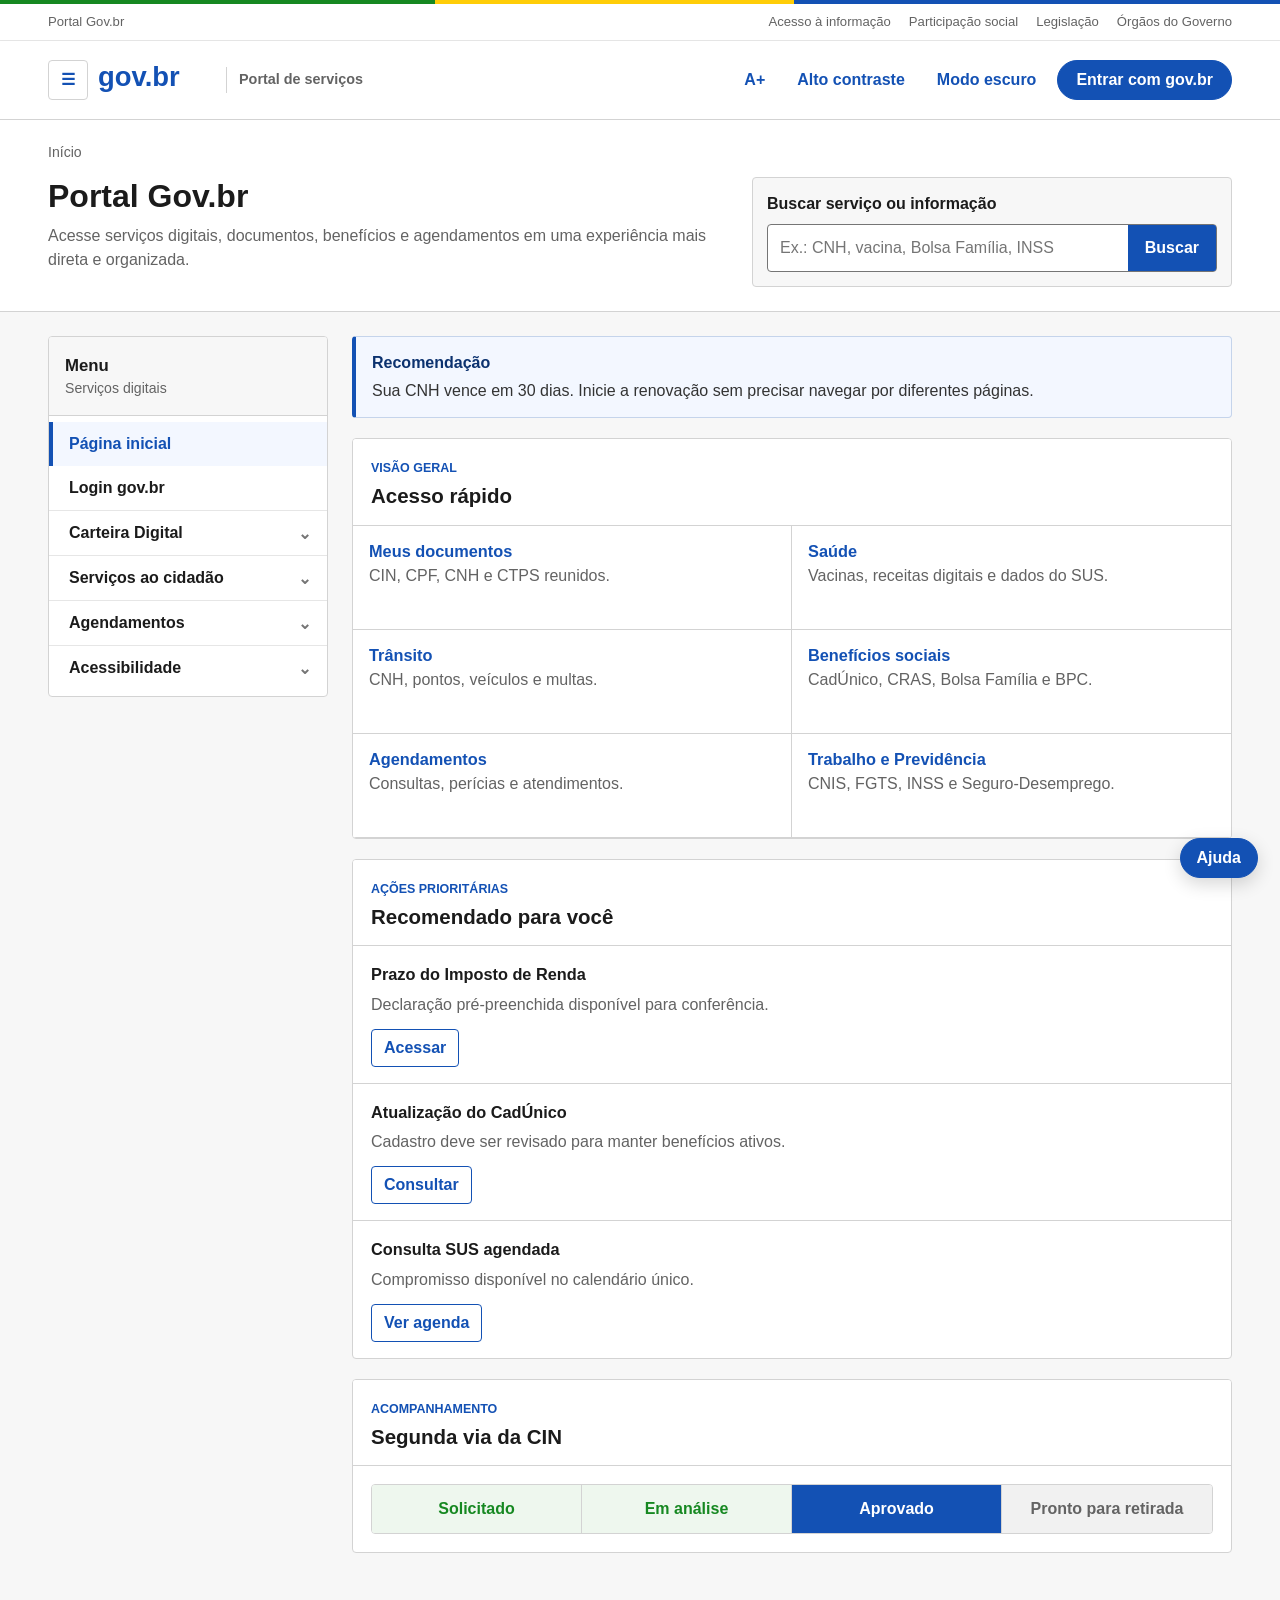
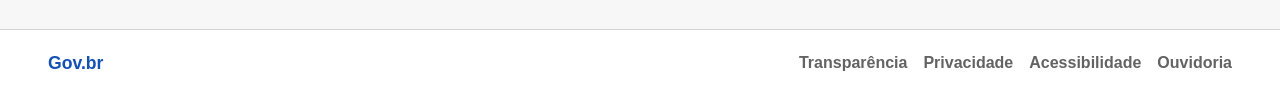
==== index.html @ a5174ef3 "primeira versao do prototipo govbr" ====
<!DOCTYPE html>
<html lang="pt-BR">
<head>
  <meta charset="UTF-8">
  <meta name="viewport" content="width=device-width, initial-scale=1.0">
  <meta name="description" content="Protótipo acadêmico de alta fidelidade para uma reformulação do Portal Gov.br.">
  <title>Gov.br Reformulado - Protótipo</title>
  <link rel="preconnect" href="https://fonts.cdnfonts.com">
  <link href="https://fonts.cdnfonts.com/css/rawline" rel="stylesheet">
  <link rel="stylesheet" href="css/style.css">
  <link rel="stylesheet" href="css/responsive.css">
</head>
<body>
  <div id="app-shell" data-page="inicio"></div>
  <script src="js/data.js"></script>
  <script src="js/accessibility.js"></script>
  <script src="js/app.js"></script>
</body>
</html>
---- css/style.css ----
:root {
  --blue-warm-vivid-70: #1351b4;
  --blue-warm-vivid-80: #0c326f;
  --blue-warm-vivid-10: #e7f0ff;
  --blue-warm-vivid-5: #f3f7ff;
  --green-cool-vivid-50: #168821;
  --gold-vivid-20: #ffcd07;
  --red-vivid-50: #d83933;
  --pure-0: #ffffff;
  --gray-2: #f7f7f7;
  --gray-5: #f1f1f1;
  --gray-10: #e6e6e6;
  --gray-20: #d3d3d3;
  --gray-30: #adadad;
  --gray-50: #757575;
  --gray-60: #636363;
  --gray-80: #333333;
  --gray-90: #1b1b1b;
  --warning: #a26700;
  --success: #168821;
  --radius: 4px;
  --container: 1184px;
  --focus: #ffcd07;
  --shadow-sm: 0 1px 2px rgba(0, 0, 0, .06);
}

* { box-sizing: border-box; margin: 0; padding: 0; }
html { font-size: 16px; scroll-behavior: smooth; }
body {
  min-height: 100vh;
  font-family: Rawline, Arial, Helvetica, sans-serif;
  background: var(--gray-2);
  color: var(--gray-90);
  line-height: 1.5;
}
body::before {
  content: "";
  display: block;
  height: 4px;
  background: linear-gradient(90deg, var(--green-cool-vivid-50) 0 34%, var(--gold-vivid-20) 34% 62%, var(--blue-warm-vivid-70) 62% 100%);
}
button, input { font-family: inherit; font-size: 1rem; }
button { cursor: pointer; }
a { color: var(--blue-warm-vivid-70); text-decoration: none; }
a:hover { text-decoration: underline; }
button:focus-visible, a:focus-visible, input:focus-visible, summary:focus-visible {
  outline: 3px solid var(--focus);
  outline-offset: 2px;
}
.container { width: min(var(--container), calc(100% - 32px)); margin: 0 auto; }
.skip-link a {
  position: absolute;
  left: -999px;
  top: 8px;
  z-index: 100;
  background: var(--blue-warm-vivid-80);
  color: #fff;
  padding: 8px 12px;
  border-radius: var(--radius);
}
.skip-link a:focus { left: 8px; }

.topbar {
  background: var(--pure-0);
  border-bottom: 1px solid var(--gray-10);
  font-size: .82rem;
}
.topbar-inner {
  min-height: 36px;
  display: flex;
  justify-content: space-between;
  align-items: center;
  gap: 16px;
}
.topbar nav { display: flex; gap: 18px; flex-wrap: wrap; }
.topbar a, .topbar span { color: var(--gray-60); }

.brand-header {
  background: var(--pure-0);
  border-bottom: 1px solid var(--gray-20);
  box-shadow: var(--shadow-sm);
}
.brand-inner {
  min-height: 78px;
  display: flex;
  align-items: center;
  justify-content: space-between;
  gap: 24px;
}
.brand-left, .brand-actions { display: flex; align-items: center; gap: 10px; flex-wrap: wrap; }
.menu-mobile {
  width: 40px;
  height: 40px;
  border: 1px solid var(--gray-20);
  background: var(--pure-0);
  color: var(--blue-warm-vivid-70);
  border-radius: var(--radius);
  font-weight: 800;
  line-height: 1;
}
.menu-mobile:hover { background: var(--blue-warm-vivid-5); }
.brand {
  display: inline-flex;
  align-items: center;
  gap: 12px;
  color: var(--blue-warm-vivid-70);
  min-height: 44px;
}
.brand:hover { text-decoration: none; }
.brand img { width: 116px; height: auto; display: block; }
.brand-text { display: none; font-size: 1.8rem; color: var(--blue-warm-vivid-70); }
.brand span {
  display: inline-flex;
  align-items: center;
  min-height: 26px;
  border-left: 1px solid var(--gray-20);
  padding-left: 12px;
  color: var(--gray-60);
  font-size: .9rem;
  font-weight: 600;
}
.link-button {
  min-height: 40px;
  border: 1px solid transparent;
  background: transparent;
  color: var(--blue-warm-vivid-70);
  border-radius: var(--radius);
  font-weight: 700;
  padding: 8px 10px;
}
.link-button:hover, .link-button[aria-pressed="true"] {
  border-color: var(--gray-20);
  background: var(--blue-warm-vivid-5);
}
.primary-pill {
  min-height: 40px;
  border: 1px solid var(--blue-warm-vivid-70);
  background: var(--blue-warm-vivid-70);
  color: #fff;
  border-radius: 20px;
  padding: 9px 18px;
  font-weight: 800;
}
.primary-pill:hover, .primary-button:hover { background: var(--blue-warm-vivid-80); border-color: var(--blue-warm-vivid-80); }

.hero-search {
  background: var(--pure-0);
  border-bottom: 1px solid var(--gray-20);
  padding: 22px 0 24px;
}
.breadcrumb {
  color: var(--gray-60);
  font-size: .88rem;
  margin-bottom: 14px;
}
.hero-grid {
  display: grid;
  grid-template-columns: minmax(0, 1fr) minmax(360px, 480px);
  gap: 32px;
  align-items: start;
}
.hero-copy h1 {
  font-size: 2rem;
  line-height: 1.2;
  margin-bottom: 8px;
  font-weight: 800;
}
.hero-copy p { color: var(--gray-60); max-width: 760px; }
.search-card {
  position: relative;
  background: var(--gray-2);
  border: 1px solid var(--gray-20);
  border-radius: var(--radius);
  padding: 14px;
}
.search-card label { display: block; font-weight: 800; margin-bottom: 8px; }
.search-row {
  display: flex;
  border: 1px solid var(--gray-50);
  border-radius: var(--radius);
  background: var(--pure-0);
  overflow: hidden;
}
.search-row input {
  flex: 1;
  min-width: 0;
  height: 46px;
  border: 0;
  padding: 0 12px;
  outline: 0;
  background: transparent;
}
.search-row input:focus { box-shadow: inset 0 0 0 2px var(--blue-warm-vivid-70); }
.primary-button {
  border: 1px solid var(--blue-warm-vivid-70);
  background: var(--blue-warm-vivid-70);
  color: #fff;
  padding: 8px 16px;
  font-weight: 800;
}
.suggestions {
  display: none;
  position: absolute;
  right: 14px;
  left: 14px;
  top: calc(100% - 14px);
  z-index: 30;
  background: var(--pure-0);
  border: 1px solid var(--gray-20);
  border-radius: var(--radius);
  box-shadow: 0 8px 24px rgba(0, 0, 0, .12);
  overflow: hidden;
}
.suggestions.active { display: block; }
.suggestions button {
  display: block;
  width: 100%;
  border: 0;
  border-bottom: 1px solid var(--gray-10);
  background: var(--pure-0);
  text-align: left;
  padding: 12px;
  color: var(--gray-90);
}
.suggestions button:last-child { border-bottom: 0; }
.suggestions button:hover { background: var(--blue-warm-vivid-5); color: var(--blue-warm-vivid-70); }

.page-layout {
  display: grid;
  grid-template-columns: 280px minmax(0, 1fr);
  gap: 24px;
  padding: 24px 0 48px;
}
.sidebar {
  background: var(--pure-0);
  border: 1px solid var(--gray-20);
  border-radius: var(--radius);
  align-self: start;
  position: sticky;
  top: 16px;
  overflow: hidden;
}
.sidebar-title { padding: 16px; border-bottom: 1px solid var(--gray-20); background: var(--gray-2); }
.sidebar-title strong { display: block; font-size: 1.05rem; }
.sidebar-title span { display: block; color: var(--gray-60); font-size: .88rem; }
.sidebar nav { padding: 6px 0; }
.nav-link, .nav-toggle, .nav-sublink {
  width: 100%;
  min-height: 44px;
  border: 0;
  border-left: 4px solid transparent;
  background: var(--pure-0);
  color: var(--gray-90);
  text-align: left;
  padding: 10px 16px;
  font-weight: 700;
}
.nav-toggle { display: flex; justify-content: space-between; align-items: center; gap: 12px; }
.nav-toggle span { color: var(--gray-50); font-size: 1rem; }
.nav-link:hover, .nav-toggle:hover, .nav-sublink:hover, .nav-link.active, .nav-sublink.active {
  background: var(--blue-warm-vivid-5);
  color: var(--blue-warm-vivid-70);
  border-left-color: var(--blue-warm-vivid-70);
}
.nav-group { border-top: 1px solid var(--gray-10); }
.nav-group:first-child { border-top: 0; }
.nav-submenu { display: none; background: #fbfbfb; border-top: 1px solid var(--gray-10); padding: 4px 0; }
.nav-group.open .nav-submenu { display: block; }
.nav-sublink { padding-left: 32px; color: var(--gray-60); font-size: .94rem; font-weight: 600; }

.main { min-width: 0; }
.message {
  display: grid;
  gap: 4px;
  border: 1px solid #c5d4eb;
  border-left: 4px solid var(--blue-warm-vivid-70);
  background: var(--blue-warm-vivid-5);
  border-radius: var(--radius);
  padding: 14px 16px;
  margin-bottom: 20px;
}
.message strong { color: var(--blue-warm-vivid-80); }
.message p { color: var(--gray-80); }
.panel {
  background: var(--pure-0);
  border: 1px solid var(--gray-20);
  border-radius: var(--radius);
  margin-bottom: 20px;
  overflow: hidden;
}
.panel.narrow { max-width: 640px; }
.section-header {
  padding: 16px 18px;
  border-bottom: 1px solid var(--gray-20);
  background: var(--pure-0);
}
.section-header span {
  color: var(--blue-warm-vivid-70);
  font-size: .78rem;
  text-transform: uppercase;
  font-weight: 800;
  letter-spacing: 0;
}
.section-header h2 { font-size: 1.28rem; line-height: 1.25; margin-top: 4px; }
.quick-list { display: grid; grid-template-columns: repeat(2, minmax(0, 1fr)); }
.quick-item {
  display: grid;
  align-content: start;
  gap: 6px;
  min-height: 104px;
  border: 0;
  border-right: 1px solid var(--gray-20);
  border-bottom: 1px solid var(--gray-20);
  background: var(--pure-0);
  padding: 16px;
  text-align: left;
}
.quick-item:nth-child(2n) { border-right: 0; }
.quick-item:hover { background: var(--blue-warm-vivid-5); }
.quick-item strong { display: block; color: var(--blue-warm-vivid-70); font-size: 1.02rem; }
.quick-item span { color: var(--gray-60); }
.list { display: grid; grid-template-columns: 1fr; }
.list.three { grid-template-columns: repeat(3, minmax(0, 1fr)); }
.list article {
  padding: 16px 18px;
  border-bottom: 1px solid var(--gray-20);
}
.list article:last-child { border-bottom: 0; }
.list.three article { border-bottom: 0; border-right: 1px solid var(--gray-20); }
.list.three article:last-child { border-right: 0; }
.list strong { display: block; font-size: 1.02rem; margin-bottom: 6px; }
.list p { color: var(--gray-60); margin-bottom: 12px; }
.list button, .table button, .timeline button, .service-tree button, .form-demo button, .simple-actions button {
  min-height: 38px;
  border: 1px solid var(--blue-warm-vivid-70);
  background: var(--pure-0);
  color: var(--blue-warm-vivid-70);
  padding: 8px 12px;
  border-radius: var(--radius);
  font-weight: 800;
}
.list button:hover, .table button:hover, .timeline button:hover, .service-tree button:hover, .form-demo button:hover, .simple-actions button:hover {
  background: var(--blue-warm-vivid-5);
}
.table { width: 100%; }
.table-row {
  display: grid;
  grid-template-columns: minmax(180px, 1.4fr) minmax(120px, .8fr) minmax(130px, .9fr) auto;
  gap: 12px;
  padding: 14px 18px;
  border-bottom: 1px solid var(--gray-20);
  align-items: center;
}
.table-row:last-child { border-bottom: 0; }
.table-head { background: var(--gray-5); color: var(--gray-60); font-weight: 800; font-size: .9rem; }
.timeline article {
  display: grid;
  grid-template-columns: 120px minmax(0, 1fr) auto;
  gap: 16px;
  padding: 16px 18px;
  border-bottom: 1px solid var(--gray-20);
  align-items: center;
}
.timeline article:last-child { border-bottom: 0; }
time { color: var(--blue-warm-vivid-70); font-weight: 800; }
.timeline p { color: var(--gray-60); }
.progress {
  display: grid;
  grid-template-columns: repeat(4, 1fr);
  margin: 18px;
  border: 1px solid var(--gray-20);
  border-radius: var(--radius);
  overflow: hidden;
}
.progress span {
  padding: 12px;
  text-align: center;
  border-right: 1px solid var(--gray-20);
  background: var(--gray-5);
  font-weight: 800;
  color: var(--gray-60);
}
.progress span:last-child { border-right: 0; }
.progress .done { background: #eef7ee; color: var(--success); }
.progress .active { background: var(--blue-warm-vivid-70); color: #fff; }
.service-tree { padding: 8px 18px 18px; }
.service-tree details { border-bottom: 1px solid var(--gray-20); padding: 12px 0; }
.service-tree details:last-child { border-bottom: 0; }
.service-tree summary { font-weight: 800; margin-bottom: 10px; cursor: pointer; color: var(--gray-90); }
.service-tree button { margin: 0 8px 8px 0; }
.form-demo { padding: 18px; display: grid; gap: 12px; }
.form-demo label { display: grid; gap: 6px; font-weight: 800; }
.form-demo input { height: 44px; border: 1px solid var(--gray-30); border-radius: var(--radius); padding: 0 10px; }
.form-help { color: var(--gray-60); font-size: .9rem; }
.simple-actions { display: grid; grid-template-columns: repeat(2, minmax(0, 1fr)); gap: 12px; padding: 18px; }
.simple-actions button { min-height: 64px; text-align: left; font-size: 1.06rem; }
.help-button {
  position: fixed;
  right: 22px;
  bottom: 22px;
  z-index: 50;
  border: 1px solid var(--blue-warm-vivid-70);
  background: var(--blue-warm-vivid-70);
  color: #fff;
  border-radius: 20px;
  padding: 10px 16px;
  font-weight: 800;
  box-shadow: 0 6px 18px rgba(0, 0, 0, .16);
}
.help-button:hover { background: var(--blue-warm-vivid-80); }

.site-footer {
  background: var(--pure-0);
  border-top: 1px solid var(--gray-20);
  padding: 20px 0;
  margin-top: 8px;
}
.footer-inner {
  display: flex;
  justify-content: space-between;
  align-items: center;
  gap: 16px;
  flex-wrap: wrap;
}
.footer-inner strong { color: var(--blue-warm-vivid-70); font-size: 1.1rem; }
.footer-inner nav { display: flex; gap: 16px; flex-wrap: wrap; }
.footer-inner a { color: var(--gray-60); font-weight: 700; }

body.large-font { font-size: 18px; }
body.dark {
  --pure-0: #1b1b1b;
  --gray-2: #111111;
  --gray-5: #242424;
  --gray-10: #333333;
  --gray-20: #444444;
  --gray-30: #676767;
  --gray-50: #c2c2c2;
  --gray-60: #cfcfcf;
  --gray-80: #eeeeee;
  --gray-90: #ffffff;
  --blue-warm-vivid-5: #10213d;
  --blue-warm-vivid-10: #10294f;
  --shadow-sm: none;
}
body.dark .nav-submenu { background: #222222; }
body.dark .message { background: #10213d; border-color: #315b97; }
body.contrast {
  --pure-0: #000000;
  --gray-2: #000000;
  --gray-5: #000000;
  --gray-10: #ffffff;
  --gray-20: #ffffff;
  --gray-30: #ffffff;
  --gray-50: #ffffff;
  --gray-60: #ffffff;
  --gray-80: #ffffff;
  --gray-90: #ffffff;
  --blue-warm-vivid-70: #ffff00;
  --blue-warm-vivid-80: #ffff00;
  --blue-warm-vivid-5: #222200;
  --blue-warm-vivid-10: #222200;
  --focus: #00ffff;
}
body.contrast * { box-shadow: none !important; }
---- css/responsive.css ----
@media (max-width: 1050px) {
  .hero-grid, .page-layout { grid-template-columns: 1fr; }
  .sidebar {
    position: fixed;
    left: 0;
    top: 0;
    z-index: 80;
    width: 320px;
    max-width: 88vw;
    height: 100vh;
    border-radius: 0;
    transform: translateX(-104%);
    transition: transform .2s ease;
    overflow-y: auto;
  }
  .sidebar.active { transform: translateX(0); }
  .list.three { grid-template-columns: 1fr; }
  .list.three article { border-right: 0; border-bottom: 1px solid var(--gray-20); }
  .list.three article:last-child { border-bottom: 0; }
}

@media (max-width: 720px) {
  .container { width: min(100% - 24px, var(--container)); }
  .topbar nav { display: none; }
  .brand-inner { align-items: flex-start; flex-direction: column; padding: 14px 0; }
  .brand-left { width: 100%; }
  .brand span { display: none; }
  .brand-actions { width: 100%; display: grid; grid-template-columns: repeat(3, minmax(0, 1fr)); }
  .brand-actions .link-button { padding: 8px 6px; font-size: .9rem; }
  .primary-pill { grid-column: 1 / -1; }
  .hero-search { padding: 18px 0 20px; }
  .hero-copy h1 { font-size: 1.55rem; }
  .hero-grid { gap: 18px; }
  .search-row { flex-direction: column; }
  .search-row button { min-height: 42px; }
  .quick-list, .simple-actions { grid-template-columns: 1fr; }
  .quick-item, .quick-item:nth-child(2n) { border-right: 0; }
  .table-row { grid-template-columns: 1fr; gap: 6px; }
  .table-head { display: none; }
  .timeline article { grid-template-columns: 1fr; gap: 8px; }
  .progress { grid-template-columns: 1fr; }
  .progress span { border-right: 0; border-bottom: 1px solid var(--gray-20); }
  .progress span:last-child { border-bottom: 0; }
  .footer-inner { align-items: flex-start; flex-direction: column; }
  .footer-inner nav { gap: 10px 14px; }
  .help-button { right: 14px; bottom: 14px; }
}
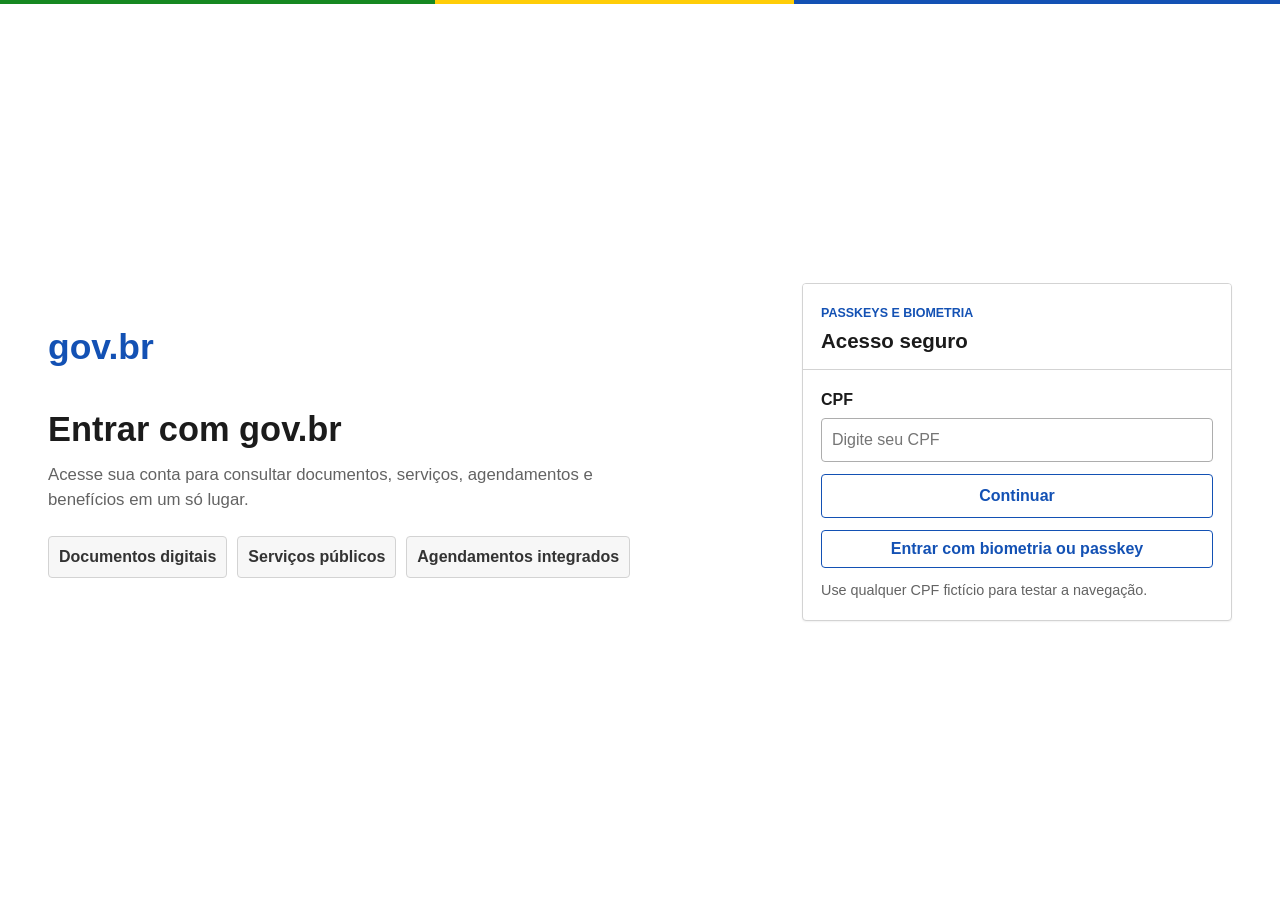
==== commit 1a1ee694: "2.0" ====
--- a/index.html
+++ b/index.html
@@ -7,13 +7,13 @@
   <title>Gov.br Reformulado - Protótipo</title>
   <link rel="preconnect" href="https://fonts.cdnfonts.com">
   <link href="https://fonts.cdnfonts.com/css/rawline" rel="stylesheet">
-  <link rel="stylesheet" href="css/style.css">
-  <link rel="stylesheet" href="css/responsive.css">
+  <link rel="stylesheet" href="css/style.css?v=4">
+  <link rel="stylesheet" href="css/responsive.css?v=4">
 </head>
 <body>
   <div id="app-shell" data-page="inicio"></div>
-  <script src="js/data.js"></script>
-  <script src="js/accessibility.js"></script>
-  <script src="js/app.js"></script>
+  <script src="js/data.js?v=4"></script>
+  <script src="js/accessibility.js?v=4"></script>
+  <script src="js/app.js?v=4"></script>
 </body>
 </html>
--- a/css/style.css
+++ b/css/style.css
@@ -426,6 +426,146 @@
 .footer-inner nav { display: flex; gap: 16px; flex-wrap: wrap; }
 .footer-inner a { color: var(--gray-60); font-weight: 700; }
 
+.login-page {
+  background: var(--pure-0);
+}
+.login-page::before {
+  height: 4px;
+}
+.login-screen {
+  min-height: calc(100vh - 4px);
+  display: grid;
+  grid-template-columns: minmax(0, 1fr) 430px;
+  align-items: center;
+  gap: 48px;
+  width: min(var(--container), calc(100% - 32px));
+  margin: 0 auto;
+  padding: 48px 0;
+}
+.login-brand-panel h1 {
+  margin: 28px 0 12px;
+  font-size: 2.15rem;
+  line-height: 1.15;
+}
+.login-brand-panel p {
+  max-width: 620px;
+  color: var(--gray-60);
+  font-size: 1.05rem;
+}
+.login-brand img { width: 150px; }
+.login-benefits {
+  display: flex;
+  gap: 10px;
+  flex-wrap: wrap;
+  margin-top: 24px;
+}
+.login-benefits span {
+  border: 1px solid var(--gray-20);
+  border-radius: var(--radius);
+  background: var(--gray-2);
+  color: var(--gray-80);
+  padding: 8px 10px;
+  font-weight: 700;
+}
+.login-card .panel {
+  margin-bottom: 0;
+  box-shadow: var(--shadow-sm);
+}
+.login-form-panel .primary-button {
+  min-height: 44px;
+}
+.message-success {
+  border-color: #b7d8bb;
+  border-left-color: var(--success);
+  background: #f2fbf3;
+}
+.message-success strong { color: var(--success); }
+
+.document-panel { overflow: hidden; }
+.carousel-header {
+  display: flex;
+  align-items: center;
+  justify-content: space-between;
+  gap: 16px;
+}
+.carousel-controls {
+  display: flex;
+  gap: 8px;
+  flex-shrink: 0;
+}
+.icon-button {
+  width: 38px;
+  height: 38px;
+  border: 1px solid var(--blue-warm-vivid-70);
+  border-radius: var(--radius);
+  background: var(--pure-0);
+  color: var(--blue-warm-vivid-70);
+  font-size: 1.4rem;
+  font-weight: 800;
+  line-height: 1;
+}
+.icon-button:hover { background: var(--blue-warm-vivid-5); }
+.document-carousel {
+  position: relative;
+  min-height: 174px;
+  background: var(--gray-2);
+}
+.document-slide {
+  display: none;
+  grid-template-columns: 88px minmax(0, 1fr) auto;
+  align-items: center;
+  gap: 18px;
+  min-height: 174px;
+  padding: 22px;
+}
+.document-slide.active { display: grid; }
+.document-badge {
+  display: grid;
+  place-items: center;
+  width: 72px;
+  height: 72px;
+  border: 2px solid var(--blue-warm-vivid-70);
+  border-radius: 50%;
+  background: var(--pure-0);
+  color: var(--blue-warm-vivid-70);
+  font-size: 1.25rem;
+  font-weight: 900;
+}
+.document-slide strong {
+  display: block;
+  margin-bottom: 6px;
+  font-size: 1.18rem;
+}
+.document-slide p {
+  color: var(--gray-60);
+}
+.document-slide button {
+  min-height: 40px;
+  border: 1px solid var(--blue-warm-vivid-70);
+  border-radius: var(--radius);
+  background: var(--blue-warm-vivid-70);
+  color: #fff;
+  padding: 8px 14px;
+  font-weight: 800;
+}
+.document-slide button:hover { background: var(--blue-warm-vivid-80); }
+.carousel-dots {
+  display: flex;
+  justify-content: center;
+  gap: 8px;
+  padding: 12px 18px 16px;
+  background: var(--gray-2);
+}
+.carousel-dot {
+  width: 10px;
+  height: 10px;
+  border: 1px solid var(--blue-warm-vivid-70);
+  border-radius: 50%;
+  background: var(--pure-0);
+  padding: 0;
+}
+.carousel-dot.active { background: var(--blue-warm-vivid-70); }
+
 body.large-font { font-size: 18px; }
 body.dark {
   --pure-0: #1b1b1b;
--- a/css/responsive.css
+++ b/css/responsive.css
@@ -45,3 +45,19 @@
   .footer-inner nav { gap: 10px 14px; }
   .help-button { right: 14px; bottom: 14px; }
 }
+
+
+@media (max-width: 900px) {
+  .login-screen { grid-template-columns: 1fr; gap: 24px; align-items: start; }
+  .login-card .panel.narrow { max-width: none; }
+}
+
+@media (max-width: 720px) {
+  .login-screen { width: min(100% - 24px, var(--container)); padding: 28px 0; }
+  .login-brand-panel h1 { font-size: 1.65rem; }
+  .login-benefits { flex-direction: column; }
+  .document-slide { grid-template-columns: 1fr; min-height: 260px; align-items: start; }
+  .document-badge { width: 64px; height: 64px; }
+  .document-slide button { width: 100%; }
+  .carousel-header { align-items: flex-start; }
+}
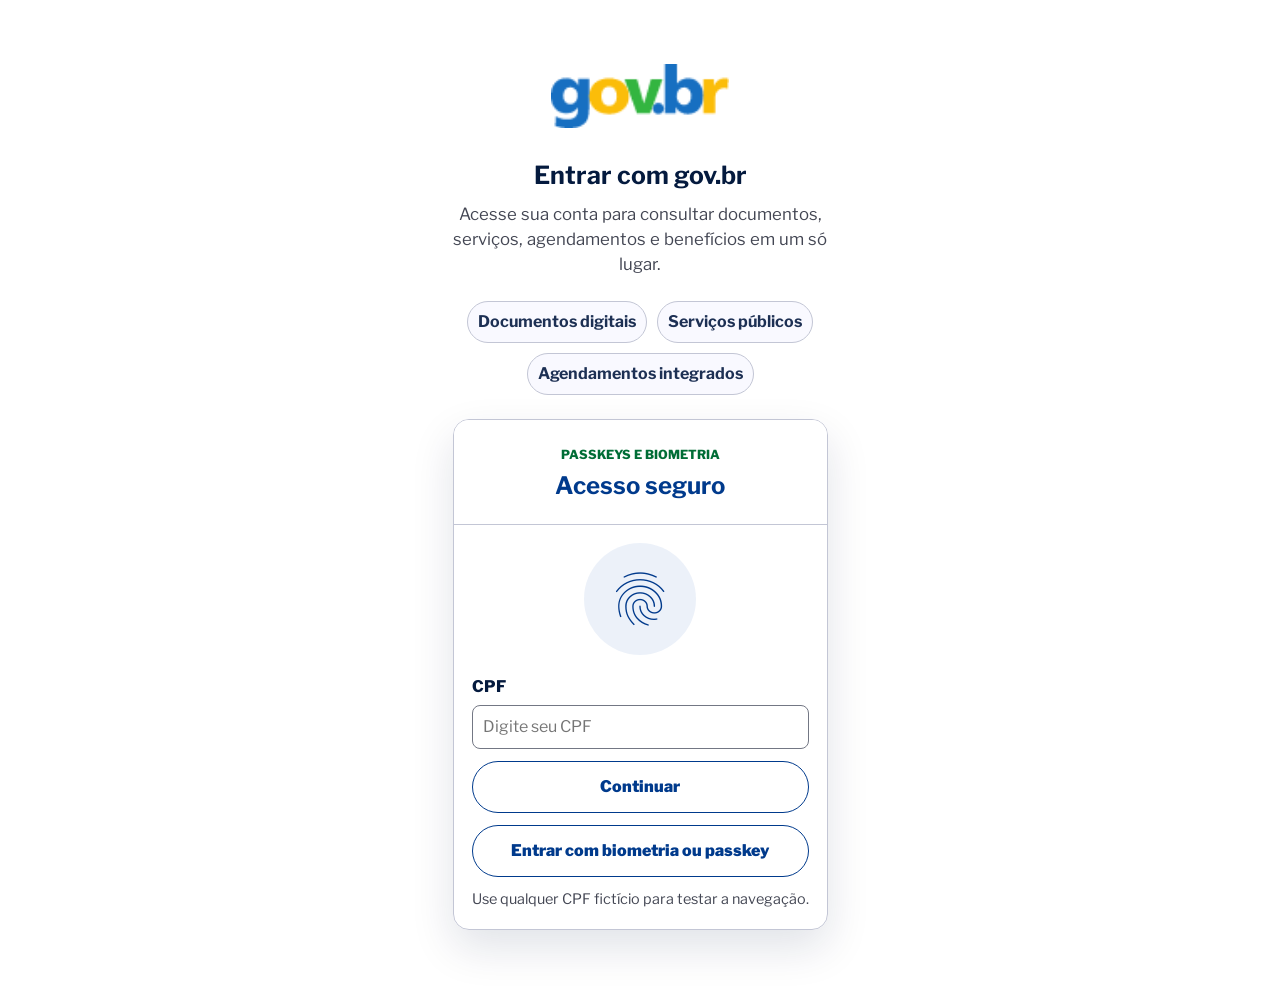
==== commit 466697da: "3.0" ====
--- a/index.html
+++ b/index.html
@@ -5,15 +5,17 @@
   <meta name="viewport" content="width=device-width, initial-scale=1.0">
   <meta name="description" content="Protótipo acadêmico de alta fidelidade para uma reformulação do Portal Gov.br.">
   <title>Gov.br Reformulado - Protótipo</title>
-  <link rel="preconnect" href="https://fonts.cdnfonts.com">
-  <link href="https://fonts.cdnfonts.com/css/rawline" rel="stylesheet">
-  <link rel="stylesheet" href="css/style.css?v=4">
-  <link rel="stylesheet" href="css/responsive.css?v=4">
+  <link rel="preconnect" href="https://fonts.googleapis.com">
+  <link rel="preconnect" href="https://fonts.gstatic.com" crossorigin>
+  <link href="https://fonts.googleapis.com/css2?family=Libre+Franklin:wght@400;500;600;700;800;900&display=swap" rel="stylesheet">
+  <link href="https://fonts.googleapis.com/css2?family=Material+Symbols+Outlined:wght,FILL@100..700,0..1&display=swap" rel="stylesheet">
+  <link rel="stylesheet" href="css/style.css?v=5">
+  <link rel="stylesheet" href="css/responsive.css?v=5">
 </head>
 <body>
   <div id="app-shell" data-page="inicio"></div>
-  <script src="js/data.js?v=4"></script>
-  <script src="js/accessibility.js?v=4"></script>
-  <script src="js/app.js?v=4"></script>
+  <script src="js/data.js?v=5"></script>
+  <script src="js/accessibility.js?v=5"></script>
+  <script src="js/app.js?v=5"></script>
 </body>
 </html>
--- a/css/style.css
+++ b/css/style.css
@@ -602,3 +602,221 @@
   --focus: #00ffff;
 }
 body.contrast * { box-shadow: none !important; }
+
+:root {
+  --blue-warm-vivid-70: #003a8c;
+  --blue-warm-vivid-80: #001945;
+  --blue-warm-vivid-10: #d9e2ff;
+  --blue-warm-vivid-5: #f1f3ff;
+  --green-cool-vivid-50: #006d36;
+  --gold-vivid-20: #d0a600;
+  --pure-0: #ffffff;
+  --gray-2: #f9f9ff;
+  --gray-5: #f1f3ff;
+  --gray-10: #e9edff;
+  --gray-20: #c3c6d5;
+  --gray-30: #737784;
+  --gray-50: #737784;
+  --gray-60: #434653;
+  --gray-80: #1d3054;
+  --gray-90: #041a3e;
+  --warning: #745b00;
+  --success: #006d36;
+  --radius: 8px;
+  --container: 1200px;
+  --shadow-sm: 0 4px 12px rgba(0, 0, 0, .04);
+}
+html { font-size: 16px; }
+body { font-family: 'Libre Franklin', Arial, Helvetica, sans-serif; background: var(--gray-2); color: var(--gray-90); padding-bottom: 0; -webkit-font-smoothing: antialiased; }
+body::before { display: none; }
+.material-symbols-outlined { font-family: 'Material Symbols Outlined'; font-weight: normal; font-style: normal; font-size: 24px; line-height: 1; letter-spacing: normal; text-transform: none; display: inline-block; white-space: nowrap; word-wrap: normal; direction: ltr; -webkit-font-feature-settings: 'liga'; -webkit-font-smoothing: antialiased; font-variation-settings: 'FILL' 0, 'wght' 400, 'GRAD' 0, 'opsz' 24; }
+.container { width: min(var(--container), calc(100% - 32px)); }
+.topbar { display: none; }
+.brand-header { position: sticky; top: 0; z-index: 50; background: rgba(249, 249, 255, .96); backdrop-filter: blur(12px); border-bottom: 1px solid var(--gray-20); box-shadow: none; }
+.brand-inner { min-height: 64px; }
+.brand img { width: auto; height: 38px; }
+.menu-mobile { border: 0; border-radius: 999px; color: var(--blue-warm-vivid-70); background: transparent; font-size: 1.2rem; }
+.menu-mobile:hover { background: var(--gray-10); }
+.brand span { border-left: 0; color: var(--gray-60); font-weight: 700; }
+.brand-actions { gap: 12px; }
+.link-button { border-radius: 999px; color: var(--blue-warm-vivid-70); font-weight: 800; }
+.primary-pill { border-radius: 999px; background: var(--blue-warm-vivid-70); box-shadow: var(--shadow-sm); }
+.hero-search { border: 0; background: transparent; padding: 34px 0 20px; }
+.breadcrumb { display: none; }
+.hero-grid { grid-template-columns: 1fr; gap: 24px; align-items: center; }
+.hero-copy { max-width: 780px; }
+.hero-copy h1 { color: var(--blue-warm-vivid-70); font-size: clamp(2rem, 5vw, 3rem); line-height: 1.16; letter-spacing: 0; }
+.hero-copy p { color: var(--gray-60); font-size: 1.125rem; line-height: 1.55; }
+.search-card { max-width: 760px; width: 100%; border: 0; border-radius: 16px; background: var(--pure-0); box-shadow: var(--shadow-sm); padding: 0; overflow: visible; }
+.search-card label { position: absolute; width: 1px; height: 1px; overflow: hidden; }
+.search-row { min-height: 76px; border: 2px solid transparent; border-radius: 16px; padding: 0 14px; align-items: center; background: var(--pure-0); }
+.search-row:focus-within { border-color: var(--blue-warm-vivid-70); }
+.search-row::before { content: 'search'; font-family: 'Material Symbols Outlined'; color: var(--gray-20); font-size: 28px; margin-right: 10px; }
+.search-row input { height: 64px; color: var(--gray-90); font-size: 1.15rem; }
+.search-row input::placeholder { color: #9aa0b8; }
+.search-row input:focus { box-shadow: none; }
+.search-row .primary-button { min-height: 48px; border-radius: 999px; }
+.suggestions { top: calc(100% + 8px); left: 0; right: 0; border-radius: 16px; box-shadow: 0 18px 40px rgba(4, 26, 62, .14); }
+.page-layout { grid-template-columns: 250px minmax(0, 1fr); gap: 28px; padding-top: 24px; }
+.sidebar { border: 1px solid var(--gray-20); border-radius: 16px; box-shadow: var(--shadow-sm); background: var(--pure-0); }
+.sidebar-title { background: var(--gray-5); }
+.nav-link, .nav-toggle, .nav-sublink { border-left: 0; font-weight: 800; }
+.nav-link:hover, .nav-toggle:hover, .nav-sublink:hover, .nav-link.active, .nav-sublink.active { background: var(--blue-warm-vivid-5); color: var(--green-cool-vivid-50); border-left-color: transparent; }
+.message { border: 1px solid var(--gray-20); border-left: 8px solid #ba1a1a; border-radius: 16px; background: var(--pure-0); box-shadow: var(--shadow-sm); padding: 22px 24px; }
+.message strong { color: var(--blue-warm-vivid-70); font-size: 1.15rem; }
+.panel { border: 1px solid var(--gray-20); border-radius: 16px; box-shadow: var(--shadow-sm); background: var(--pure-0); }
+.section-header { padding: 22px 24px; }
+.section-header h2, .section-title-row h2 { color: var(--blue-warm-vivid-70); font-size: 1.5rem; line-height: 1.33; }
+.section-header span { color: var(--green-cool-vivid-50); }
+.document-section { margin-bottom: 24px; }
+.section-title-row { display: flex; align-items: end; justify-content: space-between; gap: 16px; margin-bottom: 14px; }
+.section-title-row button { border: 0; background: transparent; color: var(--blue-warm-vivid-70); font-weight: 900; padding: 8px; }
+.document-carousel { display: flex; gap: 24px; overflow-x: auto; scroll-snap-type: x mandatory; scroll-behavior: smooth; padding: 2px 4px 12px; min-height: 214px; background: transparent; }
+.document-carousel::-webkit-scrollbar { height: 4px; }
+.document-carousel::-webkit-scrollbar-thumb { background: var(--gray-20); border-radius: 999px; }
+.document-slide { display: flex !important; flex: 0 0 320px; scroll-snap-align: start; min-height: 184px; height: 184px; border: 0; border-radius: 16px; box-shadow: 0 10px 24px rgba(4, 26, 62, .14); padding: 22px; color: var(--pure-0); flex-direction: column; justify-content: space-between; position: relative; overflow: hidden; }
+.document-slide::after { content: ''; position: absolute; right: -32px; top: -36px; width: 150px; height: 150px; border-radius: 32px; background: rgba(255, 255, 255, .12); transform: rotate(10deg); }
+.document-cnh, .document-sus { background: linear-gradient(135deg, #006d36, #005227); }
+.document-cin { background: linear-gradient(135deg, #003a8c, #00429c); }
+.document-cpf, .document-ctps { background: var(--pure-0); color: var(--gray-90); border: 1px solid var(--gray-20); }
+.document-card-top span { display: block; margin-bottom: 4px; font-size: .68rem; text-transform: uppercase; letter-spacing: .08em; opacity: .76; }
+.document-card-top strong { font-size: 1.15rem; }
+.document-card-body h3 { font-size: 1rem; margin-bottom: 4px; }
+.document-card-body p { color: inherit; opacity: .82; font-size: .88rem; }
+.document-slide button { align-self: flex-start; min-height: 36px; border: 0; border-radius: 999px; background: rgba(255,255,255,.18); color: inherit; padding: 8px 12px; font-weight: 900; }
+.document-cpf button, .document-ctps button { background: var(--blue-warm-vivid-5); color: var(--blue-warm-vivid-70); }
+.civic-carousel-controls { display: flex; align-items: center; justify-content: center; gap: 12px; margin-top: 2px; }
+.icon-button { border-radius: 999px; border-color: var(--gray-20); background: var(--pure-0); }
+.carousel-dots { padding: 0; background: transparent; }
+.quick-list { grid-template-columns: repeat(4, minmax(0, 1fr)); gap: 16px; padding: 18px; }
+.quick-item { min-height: 150px; border: 1px solid var(--gray-20) !important; border-radius: 14px; justify-items: center; text-align: center; align-content: center; background: var(--pure-0); }
+.quick-item::before { content: 'description'; display: grid; place-items: center; width: 48px; height: 48px; margin-bottom: 8px; border-radius: 50%; background: var(--blue-warm-vivid-10); color: var(--blue-warm-vivid-70); font-family: 'Material Symbols Outlined'; font-size: 24px; }
+.quick-item[data-page='saude']::before { content: 'medical_services'; }
+.quick-item[data-page='transito']::before { content: 'directions_car'; }
+.quick-item[data-page='social']::before { content: 'group'; }
+.quick-item[data-page='agendamentos']::before { content: 'event_available'; }
+.quick-item[data-page='previdencia']::before { content: 'work'; }
+.quick-item strong { color: var(--gray-90); }
+.list.three article { border-right: 1px solid var(--gray-20); }
+.list button, .table button, .timeline button, .service-tree button, .form-demo button, .simple-actions button { border-radius: 12px; font-weight: 900; }
+.timeline article { border-left: 4px solid transparent; }
+.timeline article:hover { border-left-color: var(--blue-warm-vivid-70); background: var(--blue-warm-vivid-5); }
+.site-footer { margin-bottom: 0; background: var(--pure-0); }
+.bottom-nav { display: none; }
+.login-screen { max-width: 440px; min-height: 100vh; display: flex; flex-direction: column; justify-content: center; gap: 24px; padding: 64px 16px; }
+.login-brand-panel { text-align: center; }
+.login-brand { justify-content: center; }
+.login-brand img { height: 64px; width: auto; }
+.login-brand-panel h1 { color: var(--gray-90); font-size: 1.55rem; margin-top: 26px; }
+.login-brand-panel p { color: var(--gray-60); }
+.login-benefits { justify-content: center; }
+.login-benefits span { border-radius: 999px; }
+.login-card .panel { border-radius: 16px; background: rgba(255,255,255,.95); backdrop-filter: blur(10px); box-shadow: 0 18px 44px rgba(4,26,62,.12); }
+.login-form-panel .section-header { text-align: center; }
+.login-form-panel .form-demo::before { content: 'fingerprint'; display: grid; place-items: center; width: 112px; height: 112px; margin: 0 auto 8px; border-radius: 50%; background: rgba(19, 81, 180, .08); color: var(--blue-warm-vivid-70); font-family: 'Material Symbols Outlined'; font-size: 64px; }
+.login-form-panel .primary-button, .login-form-panel [data-login-method] { border-radius: 999px; min-height: 52px; }
+
+.document-detail-layout {
+  display: grid;
+  grid-template-columns: minmax(280px, 390px) minmax(0, 1fr);
+  gap: 24px;
+  align-items: start;
+}
+
+.document-preview-card {
+  min-height: 420px;
+  padding: 24px;
+  border-radius: 22px;
+  background: linear-gradient(145deg, #1351b4, #0c326f);
+  color: var(--pure-0);
+  box-shadow: 0 18px 38px rgba(12, 50, 111, .18);
+}
+
+.document-preview-card .document-card-top,
+.document-preview-card .document-card-body {
+  position: relative;
+  z-index: 1;
+}
+
+.document-preview-card .document-card-body h2 {
+  margin: 28px 0 8px;
+  font-size: 1.55rem;
+  color: inherit;
+}
+
+.document-preview-card .document-card-body p {
+  color: rgba(255,255,255,.82);
+}
+
+.document-fields {
+  display: grid;
+  gap: 0;
+  margin-top: 28px;
+  border-top: 1px solid rgba(255,255,255,.22);
+}
+
+.document-fields div {
+  display: flex;
+  justify-content: space-between;
+  gap: 18px;
+  padding: 13px 0;
+  border-bottom: 1px solid rgba(255,255,255,.18);
+}
+
+.document-fields span {
+  color: rgba(255,255,255,.72);
+}
+
+.document-fields strong {
+  text-align: right;
+  color: var(--pure-0);
+}
+
+.document-import-panel {
+  padding: 26px;
+}
+
+.document-import-panel > p {
+  margin-top: 0;
+  color: var(--gray-60);
+}
+
+.file-import-control {
+  display: inline-flex;
+  align-items: center;
+  justify-content: center;
+  gap: 10px;
+  min-height: 52px;
+  padding: 0 18px;
+  border-radius: 999px;
+  background: var(--blue-warm-vivid-70);
+  color: var(--pure-0);
+  font-weight: 800;
+  cursor: pointer;
+}
+
+.file-import-control input {
+  position: absolute;
+  inline-size: 1px;
+  block-size: 1px;
+  opacity: 0;
+  pointer-events: none;
+}
+
+.import-status {
+  margin: 16px 0 20px;
+  padding: 14px;
+  border-radius: 12px;
+  background: var(--blue-warm-vivid-5);
+  color: var(--gray-70);
+}
+
+.bottom-nav {
+  transform: translateZ(0);
+  will-change: auto;
+}
+
+.bottom-nav button {
+  touch-action: manipulation;
+  transition: color .12s ease;
+}
--- a/css/responsive.css
+++ b/css/responsive.css
@@ -61,3 +61,76 @@
   .document-slide button { width: 100%; }
   .carousel-header { align-items: flex-start; }
 }
+
+@media (max-width: 1050px) {
+  .page-layout { grid-template-columns: 1fr; }
+  .sidebar { display: none; }
+  body:not(.login-page) { padding-bottom: 86px; }
+  .bottom-nav {
+    position: fixed;
+    left: 0;
+    right: 0;
+    bottom: 0;
+    z-index: 90;
+    display: flex;
+    justify-content: space-around;
+    align-items: center;
+    gap: 4px;
+    padding: 10px 10px 12px;
+    border-radius: 18px 18px 0 0;
+    background: var(--pure-0);
+    box-shadow: 0 -4px 12px rgba(0,0,0,.06);
+    transform: translateZ(0);
+    will-change: auto;
+  }
+  .bottom-nav button {
+    display: flex;
+    flex-direction: column;
+    align-items: center;
+    justify-content: center;
+    gap: 3px;
+    min-width: 70px;
+    border: 0;
+    background: transparent;
+    color: var(--gray-60);
+    font-weight: 700;
+    font-size: .8rem;
+    touch-action: manipulation;
+    transition: color .12s ease;
+  }
+  .bottom-nav button .material-symbols-outlined { font-size: 24px; }
+  .bottom-nav button.active { color: var(--green-cool-vivid-50); }
+  .bottom-nav button.active .material-symbols-outlined { font-variation-settings: 'FILL' 1, 'wght' 500, 'GRAD' 0, 'opsz' 24; }
+}
+
+@media (max-width: 720px) {
+  .container { width: min(100% - 32px, var(--container)); }
+  .brand-inner { flex-direction: row; align-items: center; padding: 8px 0; }
+  .brand-actions { display: none; }
+  .brand span { display: none; }
+  .hero-search { padding: 26px 0 16px; }
+  .hero-copy h1 { font-size: 2rem; }
+  .hero-copy p { font-size: 1rem; }
+  .search-card { max-width: none; }
+  .search-row { flex-direction: row; min-height: 76px; }
+  .search-row button { display: none; }
+  .page-layout { padding: 18px 0 32px; }
+  .message { text-align: center; padding: 22px 18px; }
+  .quick-list { grid-template-columns: repeat(2, minmax(0, 1fr)); padding: 14px; }
+  .quick-item { min-height: 124px; padding: 14px; }
+  .document-detail-layout { grid-template-columns: 1fr; }
+  .document-preview-card { min-height: 320px; padding: 20px; border-radius: 18px; }
+  .document-fields div { flex-direction: column; gap: 4px; }
+  .document-fields strong { text-align: left; }
+  .document-import-panel { padding: 20px; }
+  .quick-item span { display: none; }
+  .document-carousel { margin: 0 -16px; padding-left: 16px; padding-right: 16px; }
+  .document-slide { flex-basis: 266px; min-height: 182px; }
+  .civic-carousel-controls { justify-content: flex-start; }
+  .list.three { grid-template-columns: 1fr; }
+  .list.three article { border-right: 0; border-bottom: 1px solid var(--gray-20); }
+  .login-screen { width: min(100% - 32px, 440px); padding: 42px 0; }
+  .login-card .panel.narrow { max-width: none; }
+  .login-benefits { display: none; }
+  .site-footer { display: none; }
+}
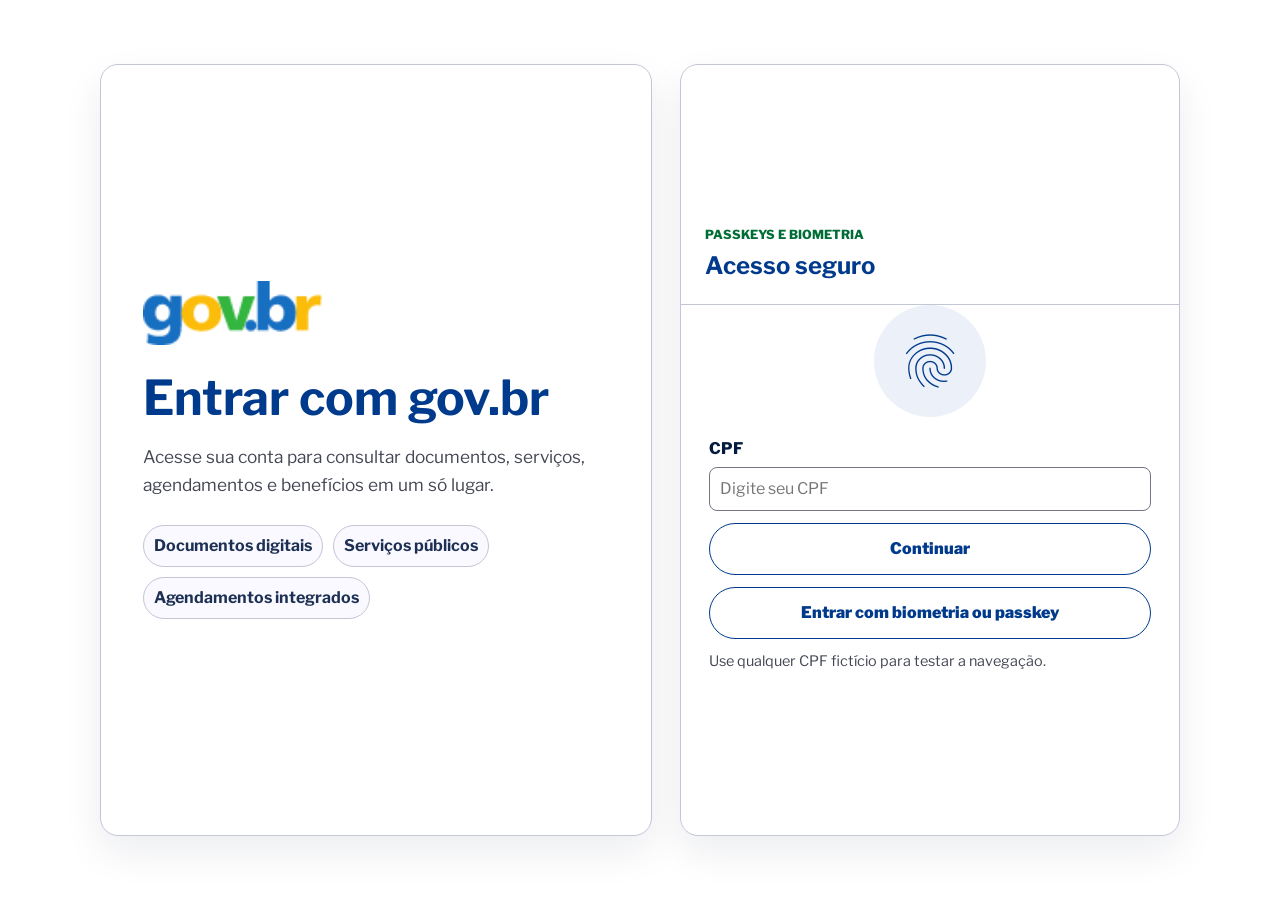
==== commit 34c263fe: "4.0" ====
--- a/index.html
+++ b/index.html
@@ -9,13 +9,13 @@
   <link rel="preconnect" href="https://fonts.gstatic.com" crossorigin>
   <link href="https://fonts.googleapis.com/css2?family=Libre+Franklin:wght@400;500;600;700;800;900&display=swap" rel="stylesheet">
   <link href="https://fonts.googleapis.com/css2?family=Material+Symbols+Outlined:wght,FILL@100..700,0..1&display=swap" rel="stylesheet">
-  <link rel="stylesheet" href="css/style.css?v=5">
-  <link rel="stylesheet" href="css/responsive.css?v=5">
+  <link rel="stylesheet" href="css/style.css?v=6">
+  <link rel="stylesheet" href="css/responsive.css?v=6">
 </head>
 <body>
   <div id="app-shell" data-page="inicio"></div>
-  <script src="js/data.js?v=5"></script>
-  <script src="js/accessibility.js?v=5"></script>
-  <script src="js/app.js?v=5"></script>
+  <script src="js/data.js?v=6"></script>
+  <script src="js/accessibility.js?v=6"></script>
+  <script src="js/app.js?v=6"></script>
 </body>
 </html>
--- a/css/style.css
+++ b/css/style.css
@@ -88,7 +88,6 @@
   gap: 24px;
 }
 .brand-left, .brand-actions { display: flex; align-items: center; gap: 10px; flex-wrap: wrap; }
-.menu-mobile {
   width: 40px;
   height: 40px;
   border: 1px solid var(--gray-20);
@@ -98,7 +97,6 @@
   font-weight: 800;
   line-height: 1;
 }
-.menu-mobile:hover { background: var(--blue-warm-vivid-5); }
 .brand {
   display: inline-flex;
   align-items: center;
@@ -635,8 +633,6 @@
 .brand-header { position: sticky; top: 0; z-index: 50; background: rgba(249, 249, 255, .96); backdrop-filter: blur(12px); border-bottom: 1px solid var(--gray-20); box-shadow: none; }
 .brand-inner { min-height: 64px; }
 .brand img { width: auto; height: 38px; }
-.menu-mobile { border: 0; border-radius: 999px; color: var(--blue-warm-vivid-70); background: transparent; font-size: 1.2rem; }
-.menu-mobile:hover { background: var(--gray-10); }
 .brand span { border-left: 0; color: var(--gray-60); font-weight: 700; }
 .brand-actions { gap: 12px; }
 .link-button { border-radius: 999px; color: var(--blue-warm-vivid-70); font-weight: 800; }
@@ -820,3 +816,93 @@
   touch-action: manipulation;
   transition: color .12s ease;
 }
+
+/* Ajustes finais de login e navegacao */
+  display: none !important;
+}
+
+body.login-page {
+  background: #f7f8fc;
+}
+
+body.login-page .skip-link + .login-screen {
+  width: min(1080px, calc(100% - 32px));
+  max-width: 1080px;
+}
+
+.login-screen {
+  display: grid;
+  grid-template-columns: minmax(0, 1.05fr) minmax(360px, .95fr);
+  align-items: stretch;
+  gap: 28px;
+  min-height: 100vh;
+  margin: 0 auto;
+  padding: 64px 0;
+}
+
+.login-brand-panel,
+.login-card .panel {
+  border: 1px solid var(--gray-20);
+  border-radius: 18px;
+  background: var(--pure-0);
+  box-shadow: 0 16px 38px rgba(4, 26, 62, .08);
+}
+
+.login-brand-panel {
+  display: flex;
+  flex-direction: column;
+  justify-content: center;
+  align-items: flex-start;
+  gap: 18px;
+  padding: 42px;
+  text-align: left;
+}
+
+.login-brand {
+  justify-content: flex-start;
+}
+
+.login-brand-panel h1 {
+  max-width: 520px;
+  margin: 10px 0 0;
+  font-size: clamp(2rem, 4vw, 3rem);
+  line-height: 1.08;
+  color: var(--blue-warm-vivid-70);
+}
+
+.login-brand-panel p {
+  max-width: 560px;
+  font-size: 1.08rem;
+  line-height: 1.6;
+}
+
+.login-benefits {
+  display: flex;
+  justify-content: flex-start;
+  gap: 10px;
+  flex-wrap: wrap;
+  margin-top: 8px;
+}
+
+.login-card {
+  display: flex;
+}
+
+.login-card .panel {
+  width: 100%;
+  margin: 0;
+  padding: 0;
+  display: flex;
+  flex-direction: column;
+  justify-content: center;
+  box-shadow: 0 16px 38px rgba(4, 26, 62, .08);
+}
+
+.login-form-panel .form-demo {
+  padding: 0 28px 28px;
+}
+
+.login-form-panel .section-header {
+  text-align: left;
+}
+
--- a/css/responsive.css
+++ b/css/responsive.css
@@ -134,3 +134,107 @@
   .login-benefits { display: none; }
   .site-footer { display: none; }
 }
+
+@media (max-width: 900px) {
+  body.login-page .skip-link + .login-screen,
+  .login-screen {
+    width: min(100% - 24px, 520px);
+    grid-template-columns: 1fr;
+    min-height: auto;
+    padding: 28px 0 42px;
+    gap: 16px;
+  }
+
+  .login-brand-panel {
+    align-items: center;
+    text-align: center;
+    padding: 28px 22px;
+  }
+
+  .login-brand {
+    justify-content: center;
+  }
+
+  .login-brand-panel h1 {
+    font-size: 1.8rem;
+  }
+
+  .login-benefits {
+    justify-content: center;
+  }
+}
+
+@media (max-width: 720px) {
+  .brand-header {
+    position: sticky;
+  }
+
+  .brand-inner {
+    min-height: 58px;
+    justify-content: center;
+    padding: 10px 0;
+  }
+
+  .brand-left {
+    width: auto;
+    justify-content: center;
+  }
+
+  .brand img {
+    height: 32px;
+  }
+
+  .hero-search {
+    padding: 20px 0 14px;
+  }
+
+  .hero-copy h1 {
+    font-size: 1.7rem;
+    line-height: 1.18;
+  }
+
+  .hero-copy p {
+    max-width: 32ch;
+    font-size: .98rem;
+  }
+
+  .search-row {
+    min-height: 62px;
+    padding: 0 12px;
+  }
+
+  .search-row input {
+    height: 54px;
+    font-size: .98rem;
+  }
+
+  .message {
+    padding: 20px 16px;
+  }
+
+  .document-preview-card,
+  .document-import-panel,
+  .panel {
+    border-radius: 14px;
+  }
+
+  .file-import-control {
+    width: 100%;
+  }
+
+  .document-import-panel button[data-page='carteira'] {
+    width: 100%;
+    min-height: 42px;
+    border-radius: 10px;
+  }
+
+  .bottom-nav {
+    border-radius: 14px 14px 0 0;
+    padding: 8px 8px 10px;
+  }
+
+  .bottom-nav button {
+    min-width: 58px;
+    font-size: .72rem;
+  }
+}
